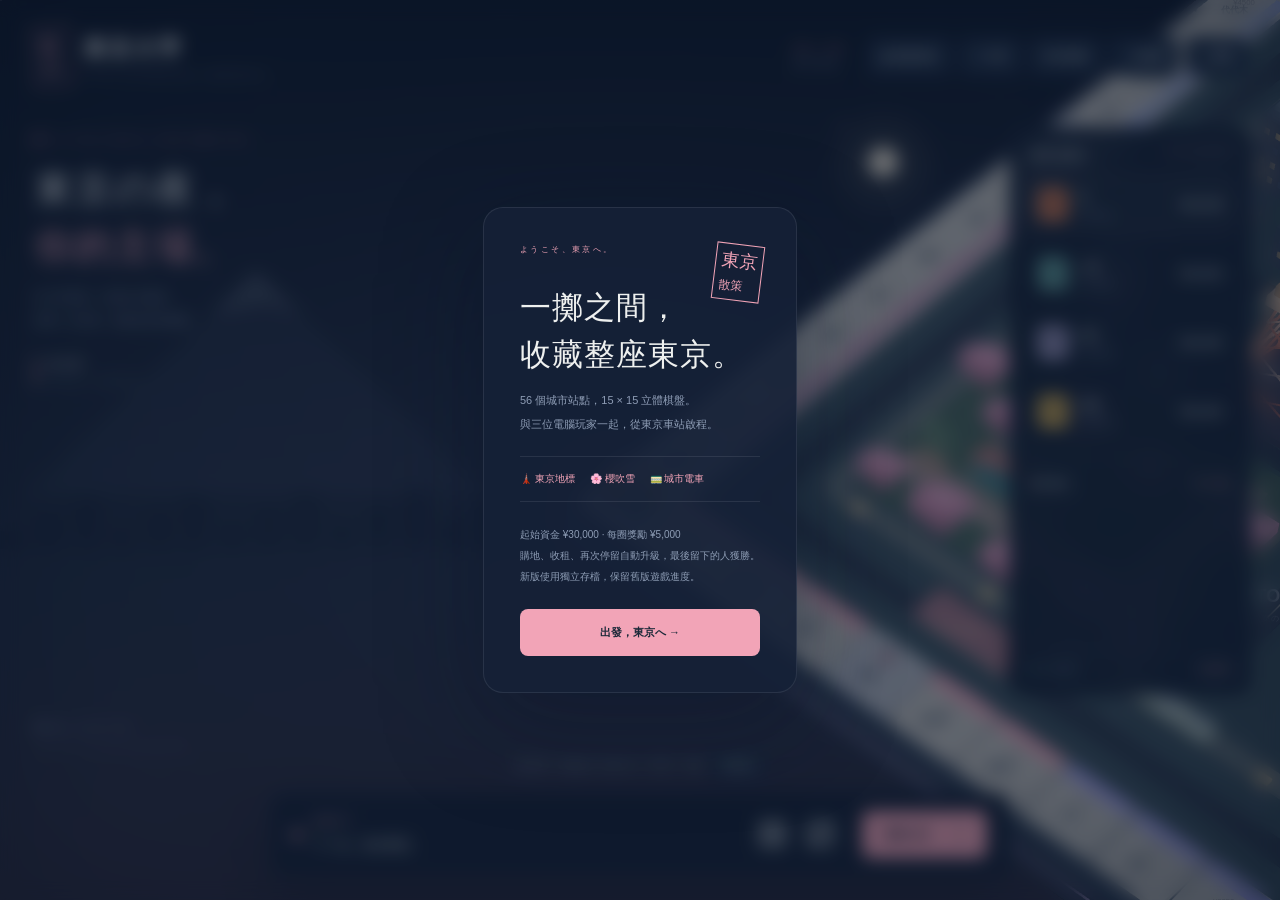
==== index.html @ 59d01a79 "first commit" ====
<!doctype html>
<html lang="zh-Hant"><head><meta charset="utf-8"><meta name="viewport" content="width=device-width,initial-scale=1"><meta name="theme-color" content="#121b30"><title>東京大亨 Tokyo Afterglow · 3D 大富翁</title><link rel="stylesheet" href="style.css"></head><body data-night="true">
<canvas id="scene" aria-label="東京主題立體棋盤，拖曳旋轉，滾輪縮放"></canvas><div class="vignette"></div>
<header><div class="brand"><span class="logo">東<span>京</span></span><div>東京大亨<small>TOKYO AFTERGLOW / MONOPOLY</small></div></div><nav><span class="edition">15 × 15 <b>城市漫遊</b></span><button id="view">◉ 跟隨視角</button><button id="night">☀ 日景</button><button id="effects" aria-pressed="true">✿ 特效開</button><button id="sound" aria-pressed="false">♪ 音效關</button><button id="reset">↻ 重開</button></nav></header>
<section class="intro"><div class="eyebrow"><i></i> A LITTLE TOKYO. A BIG AMBITION.</div><h1>東京の夜，<br><em>你的主場。</em></h1><p>從下町風景，到霓虹天際線。<br>讓每一次停留，都成為你的版圖。</p><div class="city-tag">東京都 <span>35°40′ N · 139°45′ E</span></div></section>
<aside><div class="section-label">城市合夥人 <span>LIVE SESSION</span></div><div id="players"></div><div class="log-title"><span>東京快訊</span><span id="round">第 1 回合</span></div><div id="log" aria-live="polite"></div><div class="legend"><i></i> 56 站環線 <span>✿ 櫻花季</span></div></aside>
<div class="scene-caption"><span>東京ジオラマ</span><small>THE CITY IS YOUR PLAYGROUND</small></div><div class="hint">拖曳環繞 · 滾輪縮放 · 點選土地 <kbd>SPACE</kbd> 擲骰 <button id="home">重置鏡頭</button></div><div id="inspect" hidden></div>
<footer><div class="turn"><span class="dot"></span><div><small id="turnLabel">輪到你了</small><strong id="status">下一站，東京夢想。</strong></div></div><div class="dice" id="dice">⚄ ⚂</div><button class="primary" id="roll">擲骰出發 <span>↗</span></button><div id="decision" hidden><button class="primary" id="buy">購入土地</button><button id="skip">略過</button></div></footer>
<div id="diceStage" hidden aria-live="polite"><div class="dice-heading">運命を転がそう <small>ROLL YOUR NEXT CHAPTER</small></div><div class="dice-tray"><div class="dice-shadow"></div><div class="cube" id="cube0"></div><div class="cube" id="cube1"></div></div><div id="diceResult">命運，正在轉動。</div></div>
<section id="eventCard" hidden aria-live="polite" aria-atomic="true"><div class="event-top"><span id="eventKicker"></span><span id="eventActor"></span></div><div class="event-body"><div id="eventIcon"></div><div><h3 id="eventTitle"></h3><p id="eventSubtitle"></p></div></div><div class="event-bottom"><span>東京物語 / CITY STORIES</span><strong id="eventAmount"></strong></div><div class="event-timer"></div></section><div class="modal" id="welcome"><div class="welcome-card"><span class="eyebrow">ようこそ、東京へ。</span><div class="welcome-stamp">東京<br><span>散策</span></div><h2>一擲之間，<br>收藏整座東京。</h2><p>56 個城市站點，15 × 15 立體棋盤。<br>與三位電腦玩家一起，從東京車站啟程。</p><div class="welcome-features"><span>🗼 東京地標</span><span>🌸 櫻吹雪</span><span>🚃 城市電車</span></div><p class="muted">起始資金 ¥30,000 · 每圈獎勵 ¥5,000<br>購地、收租、再次停留自動升級，最後留下的人獲勝。<br>新版使用獨立存檔，保留舊版遊戲進度。</p><button class="primary" id="start">出發，東京へ →</button></div></div>
<script src="game.js"></script><script src="renderer.js"></script><script src="events.js"></script><script src="details.js"></script><script src="scene.js"></script></body></html>
---- style.css ----
:root{--bg:#131d30;--panel:#152238e8;--text:#eef0ef;--muted:#8e9db5;--line:#ffffff16;--accent:#f2a4b7;--green:#75d9c3;--button:#1b2a43}*{box-sizing:border-box}body{margin:0;background:var(--bg);color:var(--text);font-family:"Segoe UI","Microsoft JhengHei",sans-serif;overflow:hidden}body[data-night=false]{--bg:#e9e9e6;--panel:#fffaf2ed;--text:#303f51;--muted:#7a8491;--line:#2a3b501c;--button:#f9f4ec;--accent:#b54e70;--green:#37897d}canvas{width:100vw;height:100dvh;display:block;cursor:grab;touch-action:none}canvas:active{cursor:grabbing}.vignette{position:absolute;inset:0;pointer-events:none;box-shadow:inset 0 0 180px #07101e60}header{position:absolute;top:26px;left:32px;right:32px;display:flex;justify-content:space-between;align-items:center;gap:20px}.brand{display:flex;gap:13px;font-size:22px;font-weight:700;letter-spacing:3px;align-items:center}.logo{border:1px solid var(--accent);color:var(--accent);font:20px Georgia;line-height:1.1;padding:7px;border-radius:3px;transform:rotate(-5deg)}.logo span{display:block}small{display:block}.brand small{font-size:8px;letter-spacing:2px;margin-top:6px;color:var(--muted);font-weight:400}nav{display:flex;gap:7px;align-items:center}.edition{font-size:11px;letter-spacing:2px;color:var(--accent);margin-right:16px}.edition b{display:block;font-size:9px;font-weight:400;letter-spacing:3px;margin-top:4px;color:var(--muted)}button{border:1px solid var(--line);background:var(--button);border-radius:8px;padding:11px 13px;color:var(--text);cursor:pointer;font:inherit;font-size:11px;transition:background .2s,transform .2s}button:hover{background:var(--accent);color:#172236;transform:translateY(-1px)}button:disabled{opacity:.45;cursor:wait;transform:none}button:focus-visible{outline:2px solid var(--accent);outline-offset:4px}.intro{position:absolute;left:35px;top:135px;pointer-events:none}.eyebrow{font-size:8px;letter-spacing:2.4px;color:var(--accent);display:flex;align-items:center;gap:8px}.eyebrow i{width:5px;height:5px;border-radius:50%;background:var(--accent);box-shadow:0 0 12px var(--accent)}h1{font-size:38px;line-height:1.5;letter-spacing:2px;margin:17px 0 10px;font-weight:500}h1 em{font-style:normal;color:var(--accent)}p{font-size:11px;line-height:2.1;color:var(--muted)}.city-tag{font-size:10px;letter-spacing:2px;margin-top:25px;border-left:2px solid var(--accent);padding-left:11px}.city-tag span{display:block;letter-spacing:1px;font-size:8px;color:var(--muted);margin-top:6px}aside{position:absolute;right:28px;top:126px;width:243px;padding:20px;background:var(--panel);border:1px solid var(--line);border-radius:16px;backdrop-filter:blur(16px);box-shadow:0 15px 40px #00000012}.section-label{font-size:12px;display:flex;justify-content:space-between}.section-label span{font-size:7px;letter-spacing:1.5px;color:var(--accent)}.player{display:flex;align-items:center;gap:10px;margin-top:12px;padding:10px 7px;border-radius:8px;border:1px solid transparent}.player.active{background:#99b7b00b;border-color:#f2a4b750}.avatar{width:30px;height:33px;border-radius:6px;display:grid;place-items:center;color:#142137;font-size:12px;font-weight:700}.player strong{font-size:11px;font-weight:500}.player small{font-size:9px;margin-top:4px;color:var(--muted)}.money{margin-left:auto;font-size:12px;font-variant-numeric:tabular-nums}.log-title{display:flex;justify-content:space-between;border-top:1px solid var(--line);margin-top:19px;padding-top:17px;font-size:10px}.log-title>span:last-child{color:var(--accent);font-size:9px}#log{font-size:10px;color:var(--muted);line-height:1.8;margin-top:13px;height:133px;overflow:auto;scrollbar-width:thin}#log div{margin-bottom:8px}.legend{font-size:8px;color:var(--muted);display:flex;gap:6px;align-items:center;border-top:1px solid var(--line);padding-top:13px;margin-top:13px}.legend i{width:5px;height:5px;border-radius:50%;background:var(--green)}.legend span{margin-left:auto;color:var(--accent)}.scene-caption{position:absolute;left:34px;bottom:150px;pointer-events:none;font-size:12px;letter-spacing:5px;color:var(--muted)}.scene-caption small{font-size:7px;letter-spacing:1.5px;margin-top:7px;opacity:.6}.hint{position:absolute;bottom:121px;left:50%;transform:translateX(-50%);font-size:9px;color:var(--muted);white-space:nowrap;display:flex;gap:8px;align-items:center}.hint button{padding:5px 8px;font-size:9px}kbd{border:1px solid var(--line);border-radius:4px;padding:3px;font-size:8px}footer{position:absolute;bottom:24px;left:50%;transform:translateX(-50%);width:min(740px,95vw);background:var(--panel);border:1px solid var(--line);border-radius:14px;padding:17px 22px;display:flex;align-items:center;gap:22px;box-shadow:0 15px 50px #020a1a40;backdrop-filter:blur(20px)}.turn{display:flex;align-items:center;gap:13px;flex:1}.dot{width:8px;height:8px;background:var(--accent);border-radius:50%;box-shadow:0 0 15px #f2a4b777}.turn small{font-size:9px;color:var(--accent);margin-bottom:7px;letter-spacing:1px}.turn strong{font-size:12px;font-weight:500}.dice{font-size:33px;white-space:nowrap;color:var(--text);letter-spacing:5px}.primary{background:var(--accent);color:#1c2939;border:0;padding:16px 23px;font-weight:700}.primary span{margin-left:23px}#decision{display:flex;gap:7px}[hidden]{display:none!important}.modal{position:fixed;inset:0;background:#08132588;backdrop-filter:blur(9px);display:grid;place-items:center;z-index:10}.welcome-card{position:relative;background:var(--panel);border:1px solid var(--line);border-radius:20px;padding:36px;max-width:430px;margin:20px;box-shadow:0 30px 100px #040f2560;overflow:auto;max-height:94dvh}.welcome-stamp{position:absolute;right:34px;top:36px;border:1px solid var(--accent);color:var(--accent);padding:5px;font-size:18px;line-height:1.25;transform:rotate(7deg)}.welcome-stamp span{font-size:12px}h2{font-size:31px;line-height:1.5;letter-spacing:1px;font-weight:500;margin:30px 0 10px}.muted{font-size:10px;margin:22px 0}.welcome-features{display:flex;gap:15px;font-size:10px;color:var(--accent);border-block:1px solid var(--line);padding:15px 0;margin-top:20px}.modal button{width:100%}#inspect{position:absolute;bottom:151px;left:32px;background:var(--panel);border:1px solid var(--line);border-radius:12px;padding:18px;font-size:12px;line-height:2;max-width:260px;backdrop-filter:blur(12px)}#inspect strong{color:var(--accent)}#inspect small{font-size:9px;color:var(--muted)}
#diceStage{position:fixed;inset:0;z-index:8;background:radial-gradient(ellipse,#152237c9,#0c15255c 65%,transparent);backdrop-filter:blur(3px);display:flex;align-items:center;justify-content:center;flex-direction:column;pointer-events:none}.dice-heading{font-size:14px;letter-spacing:6px;color:#f6ced7;text-align:center}.dice-heading small{font-size:8px;letter-spacing:3px;margin-top:10px;color:#acb7c8}.dice-tray{position:relative;width:380px;height:240px;perspective:800px;display:flex;align-items:center;justify-content:center;gap:74px}.cube{width:72px;height:72px;position:relative;transform-style:preserve-3d;transform:rotateX(-18deg) rotateY(-24deg)}.face{position:absolute;width:72px;height:72px;background:linear-gradient(135deg,#fffdf2,#e2d9c9);border:1px solid #b8aeb2;border-radius:12px;backface-visibility:hidden;display:grid;grid-template-columns:repeat(3,1fr);grid-template-rows:repeat(3,1fr);padding:10px;gap:3px;box-shadow:inset 0 0 12px #c5b8a047}.face:nth-child(1){transform:translateZ(36px)}.face:nth-child(2){transform:rotateY(90deg) translateZ(36px)}.face:nth-child(3){transform:rotateX(90deg) translateZ(36px)}.face:nth-child(4){transform:rotateX(-90deg) translateZ(36px)}.face:nth-child(5){transform:rotateY(-90deg) translateZ(36px)}.face:nth-child(6){transform:rotateY(180deg) translateZ(36px)}.pip{width:11px;height:11px;background:#25334c;border-radius:50%;align-self:center;justify-self:center;box-shadow:inset 0 1px 2px #0006}.face:first-child .pip{background:#bc4966;width:15px;height:15px}.dice-shadow{position:absolute;left:65px;right:65px;height:40px;bottom:34px;background:#020a1f80;filter:blur(13px);border-radius:50%}#diceResult{font-size:21px;color:#f5d3dc;letter-spacing:3px;min-height:32px}.cube.rolling{animation:tumble .55s linear infinite}.cube.rolling:nth-last-child(1){animation-direction:reverse;animation-duration:.63s}@keyframes tumble{0%{transform:translateY(-10px) rotateX(0) rotateY(0) rotateZ(-14deg)}50%{transform:translateY(-45px) rotateX(180deg) rotateY(190deg) rotateZ(15deg)}100%{transform:translateY(-10px) rotateX(360deg) rotateY(360deg) rotateZ(-14deg)}}
@media(min-width:1600px){aside{right:40px;width:270px}.intro{top:160px}h1{font-size:46px}}@media(max-width:1050px){.intro{top:115px}.intro h1{font-size:27px}.intro p,.city-tag,.edition{display:none}aside{width:205px;right:17px;top:104px;padding:14px}.player{padding:7px 3px;gap:7px}.money{font-size:11px}header{left:18px;right:18px;top:20px}.brand{font-size:18px}.brand small{font-size:6px}nav{gap:4px}nav button{padding:9px;font-size:10px}.scene-caption{display:none}}@media(max-width:750px){.intro{display:none}aside{top:95px;width:174px;padding:11px}.player small{display:none}.avatar{width:24px;height:24px}.player{margin-top:7px}.section-label span,.legend,.log-title,#log{display:none}.brand{font-size:16px;letter-spacing:1px}.brand small{letter-spacing:.8px}.logo{font-size:16px}header{align-items:flex-start}nav{max-width:210px;justify-content:flex-end;flex-wrap:wrap}nav button{font-size:9px;padding:7px}footer{gap:10px;padding:13px;bottom:15px}.primary{padding:14px;font-size:11px}.primary span{margin-left:6px}.turn strong{font-size:10px}.dice{font-size:23px;letter-spacing:1px}.hint{bottom:104px;font-size:8px}.hint kbd{display:none}#inspect{bottom:133px;left:12px}.dice-tray{width:310px;gap:60px}.welcome-card{padding:28px}}
@media(prefers-reduced-motion:reduce){button{transition:none}.cube.rolling{animation-duration:1.8s}}

#eventCard{--event:#ffd38b;position:absolute;z-index:6;left:50%;top:100px;transform:translateX(-50%);width:min(430px,calc(100vw - 28px));color:var(--text);border:1px solid color-mix(in srgb,var(--event) 55%,transparent);background:var(--panel);box-shadow:0 18px 70px #06102066,0 0 40px color-mix(in srgb,var(--event) 12%,transparent);border-radius:16px;overflow:hidden;backdrop-filter:blur(20px);pointer-events:none}#eventCard[data-kind=rent]{--event:#ff9e9b}#eventCard[data-kind=chance]{--event:#80e2d9}#eventCard[data-kind=fate]{--event:#c1a5ff}.event-top{display:flex;justify-content:space-between;gap:10px;padding:15px 19px 0;font-size:8px;letter-spacing:1.4px;color:var(--event)}#eventActor{border:1px solid var(--line);border-radius:4px;padding:2px 6px;white-space:nowrap}.event-body{padding:17px 19px;display:flex;gap:16px;align-items:center}#eventIcon{flex-shrink:0;width:51px;height:57px;display:grid;place-items:center;color:var(--event);border:1px solid var(--event);border-radius:8px;font-size:27px;font-family:serif;transform:rotate(-6deg);background:color-mix(in srgb,var(--event) 8%,transparent)}#eventCard[data-kind=purchase] #eventIcon{border:3px double var(--event);border-radius:3px}#eventCard[data-kind=fate] #eventIcon{border-radius:30px 30px 5px 5px}#eventTitle{margin:0;font-size:16px;font-weight:500;line-height:1.5}#eventSubtitle{font-size:10px;margin:6px 0 0;line-height:1.8}.event-bottom{padding:12px 19px;display:flex;justify-content:space-between;align-items:center;border-top:1px solid var(--line)}.event-bottom>span{font-size:7px;color:var(--muted);letter-spacing:1.4px}#eventAmount{color:var(--event);font-size:23px;font-weight:500;font-variant-numeric:tabular-nums}.event-timer{height:2px;background:var(--event);transform-origin:left}#eventCard.reveal{animation:eventReveal .45s cubic-bezier(.17,.85,.24,1)}#eventCard.reveal #eventIcon{animation:eventStamp .6s cubic-bezier(.17,.85,.24,1)}#eventCard[data-kind=chance].reveal{animation:chanceReveal .6s ease-out}#eventCard[data-kind=fate].reveal{animation:fateReveal .75s ease-out}#eventCard.reveal .event-timer{animation:eventTimer 2.8s linear forwards}#eventCard[data-kind=purchase] .event-timer,#eventCard[data-kind=upgrade] .event-timer{animation-duration:1.8s}#eventCard[data-kind=rent] .event-timer{animation-duration:2.3s}#eventCard.still,#eventCard.still *{animation:none!important}@keyframes eventReveal{from{opacity:0;transform:translate(-50%,-15px) scale(.93)}to{opacity:1;transform:translate(-50%,0) scale(1)}}@keyframes eventStamp{from{opacity:0;transform:rotate(-22deg) scale(1.8)}to{opacity:1;transform:rotate(-6deg) scale(1)}}@keyframes chanceReveal{from{opacity:0;transform:translate(-50%,-20px) perspective(600px) rotateY(80deg)}to{opacity:1;transform:translate(-50%,0) perspective(600px) rotateY(0)}}@keyframes fateReveal{from{opacity:0;transform:translate(-50%,30px) scale(.82);filter:blur(6px)}to{opacity:1;transform:translate(-50%,0) scale(1);filter:blur(0)}}@keyframes eventTimer{to{transform:scaleX(0)}}@media(max-width:1050px){#eventCard{width:340px;top:100px;left:36%}}@media(max-width:750px){#eventCard{left:50%;top:auto;bottom:128px;width:calc(100vw - 28px)}.event-body{padding:12px 16px}#eventTitle{font-size:14px}#eventSubtitle{font-size:9px}#eventIcon{width:43px;height:48px}.event-bottom{padding:8px 16px}}@media(prefers-reduced-motion:reduce){#eventCard,#eventCard *{animation:none!important}}
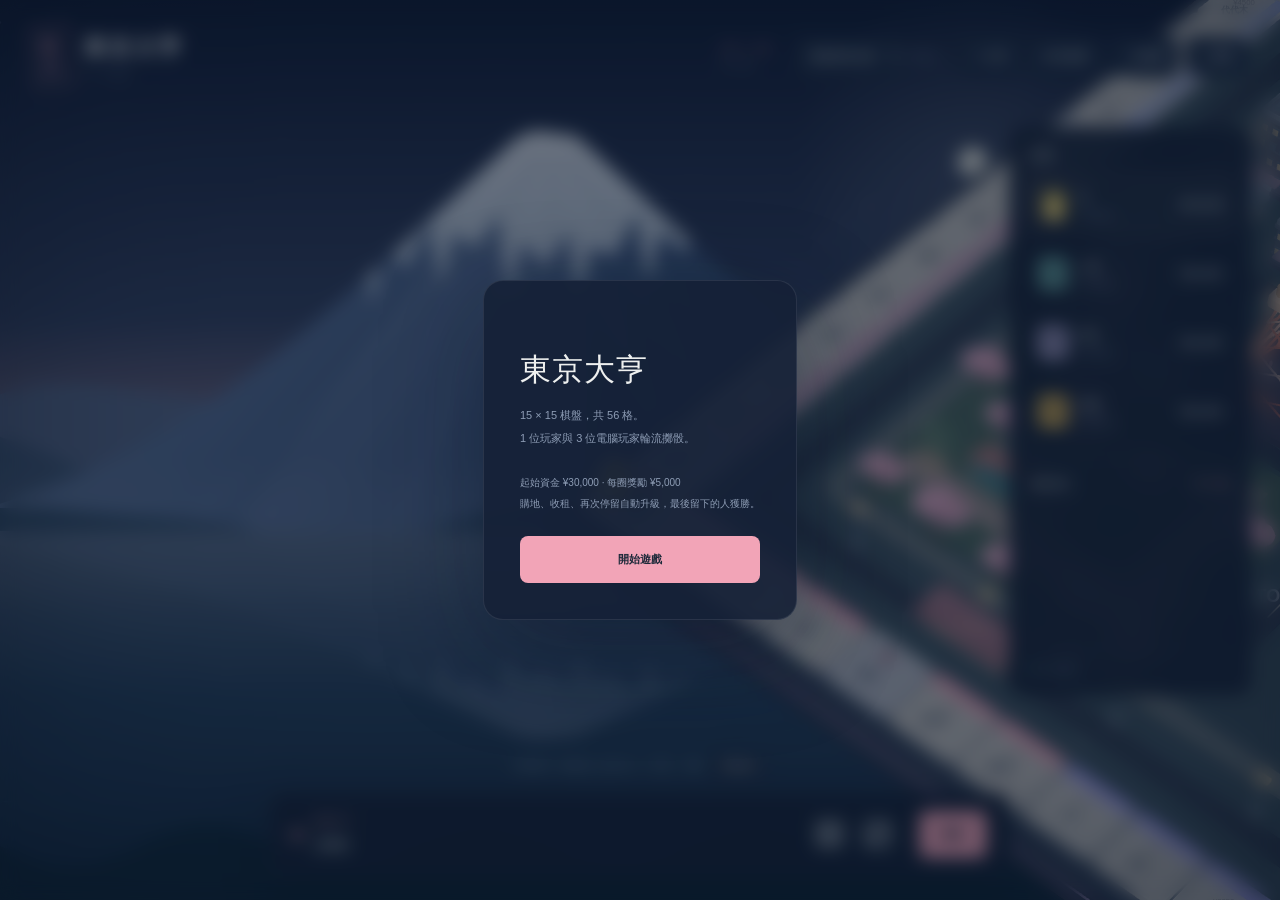
==== commit e9a0cf6e: "update" ====
--- a/index.html
+++ b/index.html
@@ -1,11 +1,10 @@
 <!doctype html>
 <html lang="zh-Hant"><head><meta charset="utf-8"><meta name="viewport" content="width=device-width,initial-scale=1"><meta name="theme-color" content="#121b30"><title>東京大亨 Tokyo Afterglow · 3D 大富翁</title><link rel="stylesheet" href="style.css"></head><body data-night="true">
 <canvas id="scene" aria-label="東京主題立體棋盤，拖曳旋轉，滾輪縮放"></canvas><div class="vignette"></div>
-<header><div class="brand"><span class="logo">東<span>京</span></span><div>東京大亨<small>TOKYO AFTERGLOW / MONOPOLY</small></div></div><nav><span class="edition">15 × 15 <b>城市漫遊</b></span><button id="view">◉ 跟隨視角</button><button id="night">☀ 日景</button><button id="effects" aria-pressed="true">✿ 特效開</button><button id="sound" aria-pressed="false">♪ 音效關</button><button id="reset">↻ 重開</button></nav></header>
-<section class="intro"><div class="eyebrow"><i></i> A LITTLE TOKYO. A BIG AMBITION.</div><h1>東京の夜，<br><em>你的主場。</em></h1><p>從下町風景，到霓虹天際線。<br>讓每一次停留，都成為你的版圖。</p><div class="city-tag">東京都 <span>35°40′ N · 139°45′ E</span></div></section>
-<aside><div class="section-label">城市合夥人 <span>LIVE SESSION</span></div><div id="players"></div><div class="log-title"><span>東京快訊</span><span id="round">第 1 回合</span></div><div id="log" aria-live="polite"></div><div class="legend"><i></i> 56 站環線 <span>✿ 櫻花季</span></div></aside>
-<div class="scene-caption"><span>東京ジオラマ</span><small>THE CITY IS YOUR PLAYGROUND</small></div><div class="hint">拖曳環繞 · 滾輪縮放 · 點選土地 <kbd>SPACE</kbd> 擲骰 <button id="home">重置鏡頭</button></div><div id="inspect" hidden></div>
-<footer><div class="turn"><span class="dot"></span><div><small id="turnLabel">輪到你了</small><strong id="status">下一站，東京夢想。</strong></div></div><div class="dice" id="dice">⚄ ⚂</div><button class="primary" id="roll">擲骰出發 <span>↗</span></button><div id="decision" hidden><button class="primary" id="buy">購入土地</button><button id="skip">略過</button></div></footer>
-<div id="diceStage" hidden aria-live="polite"><div class="dice-heading">運命を転がそう <small>ROLL YOUR NEXT CHAPTER</small></div><div class="dice-tray"><div class="dice-shadow"></div><div class="cube" id="cube0"></div><div class="cube" id="cube1"></div></div><div id="diceResult">命運，正在轉動。</div></div>
-<section id="eventCard" hidden aria-live="polite" aria-atomic="true"><div class="event-top"><span id="eventKicker"></span><span id="eventActor"></span></div><div class="event-body"><div id="eventIcon"></div><div><h3 id="eventTitle"></h3><p id="eventSubtitle"></p></div></div><div class="event-bottom"><span>東京物語 / CITY STORIES</span><strong id="eventAmount"></strong></div><div class="event-timer"></div></section><div class="modal" id="welcome"><div class="welcome-card"><span class="eyebrow">ようこそ、東京へ。</span><div class="welcome-stamp">東京<br><span>散策</span></div><h2>一擲之間，<br>收藏整座東京。</h2><p>56 個城市站點，15 × 15 立體棋盤。<br>與三位電腦玩家一起，從東京車站啟程。</p><div class="welcome-features"><span>🗼 東京地標</span><span>🌸 櫻吹雪</span><span>🚃 城市電車</span></div><p class="muted">起始資金 ¥30,000 · 每圈獎勵 ¥5,000<br>購地、收租、再次停留自動升級，最後留下的人獲勝。<br>新版使用獨立存檔，保留舊版遊戲進度。</p><button class="primary" id="start">出發，東京へ →</button></div></div>
-<script src="game.js"></script><script src="renderer.js"></script><script src="events.js"></script><script src="details.js"></script><script src="scene.js"></script></body></html>
+<header><div class="brand"><span class="logo">東<span>京</span></span><div>東京大亨<small>3D 大富翁</small></div></div><nav><span class="edition">15 × 15 <b>56 格</b></span><select id="view" aria-label="鏡頭視角"><option value="turn">跟隨當前玩家</option><option value="player">固定主玩家</option><option value="overview">全景</option></select><span id="fps" class="fps" aria-label="每秒顯示幀數">FPS —</span><button id="night">☀ 日景</button><button id="effects" aria-pressed="true">✿ 特效開</button><button id="sound" aria-pressed="false">♪ 音效關</button><button id="reset">↻ 重開</button></nav></header>
+<aside><div class="section-label">玩家</div><div id="players"></div><div class="log-title"><span>遊戲記錄</span><span id="round">第 1 回合</span></div><div id="log" aria-live="polite"></div><div class="legend"><i></i> 56 站環線</div></aside>
+<div id="zoomControls" role="group" aria-label="棋盤縮放"><button id="zoomIn" aria-label="放大棋盤">＋</button><button id="zoomOut" aria-label="縮小棋盤">−</button></div><div class="hint"><span class="desktopHint">拖曳環繞 · 滾輪縮放 · 點選土地</span><span class="mobileHint">單指旋轉 · 雙指縮放 · 點選土地</span> <kbd>SPACE</kbd> 擲骰 <button id="home">重置鏡頭</button></div><div id="inspect" hidden></div>
+<footer><div class="turn"><span class="dot"></span><div><small id="turnLabel">輪到你了</small><strong id="status">請擲骰</strong></div></div><div class="dice" id="dice">⚄ ⚂</div><button class="primary" id="roll">擲骰</button><div id="decision" hidden><button class="primary" id="buy">購入土地</button><button id="skip">略過</button></div></footer>
+<div id="diceStage" hidden aria-live="polite"><div class="dice-tray"><div class="dice-shadow"></div><div class="cube" id="cube0"></div><div class="cube" id="cube1"></div></div><div id="diceResult"></div></div>
+<section id="eventCard" hidden aria-live="polite" aria-atomic="true"><div class="event-top"><span id="eventKicker"></span><span id="eventActor"></span></div><div class="event-body"><div id="eventIcon"></div><div><h3 id="eventTitle"></h3><p id="eventSubtitle"></p></div></div><div class="event-bottom"><span>金額變動</span><strong id="eventAmount"></strong></div><div class="event-timer"></div></section><div class="modal" id="welcome"><div class="welcome-card"><h2>東京大亨</h2><p>15 × 15 棋盤，共 56 格。<br>1 位玩家與 3 位電腦玩家輪流擲骰。</p><p class="muted">起始資金 ¥30,000 · 每圈獎勵 ¥5,000<br>購地、收租、再次停留自動升級，最後留下的人獲勝。</p><button class="primary" id="start">開始遊戲</button></div></div>
+<script src="game.js"></script><script src="world-renderer.js"></script><script src="renderer.js"></script><script src="events.js"></script><script src="details.js"></script><script src="models.js"></script><script src="scene.js"></script></body></html>
--- a/style.css
+++ b/style.css
@@ -5,3 +5,7 @@
 @media(prefers-reduced-motion:reduce){button{transition:none}.cube.rolling{animation-duration:1.8s}}
 
 #eventCard{--event:#ffd38b;position:absolute;z-index:6;left:50%;top:100px;transform:translateX(-50%);width:min(430px,calc(100vw - 28px));color:var(--text);border:1px solid color-mix(in srgb,var(--event) 55%,transparent);background:var(--panel);box-shadow:0 18px 70px #06102066,0 0 40px color-mix(in srgb,var(--event) 12%,transparent);border-radius:16px;overflow:hidden;backdrop-filter:blur(20px);pointer-events:none}#eventCard[data-kind=rent]{--event:#ff9e9b}#eventCard[data-kind=chance]{--event:#80e2d9}#eventCard[data-kind=fate]{--event:#c1a5ff}.event-top{display:flex;justify-content:space-between;gap:10px;padding:15px 19px 0;font-size:8px;letter-spacing:1.4px;color:var(--event)}#eventActor{border:1px solid var(--line);border-radius:4px;padding:2px 6px;white-space:nowrap}.event-body{padding:17px 19px;display:flex;gap:16px;align-items:center}#eventIcon{flex-shrink:0;width:51px;height:57px;display:grid;place-items:center;color:var(--event);border:1px solid var(--event);border-radius:8px;font-size:27px;font-family:serif;transform:rotate(-6deg);background:color-mix(in srgb,var(--event) 8%,transparent)}#eventCard[data-kind=purchase] #eventIcon{border:3px double var(--event);border-radius:3px}#eventCard[data-kind=fate] #eventIcon{border-radius:30px 30px 5px 5px}#eventTitle{margin:0;font-size:16px;font-weight:500;line-height:1.5}#eventSubtitle{font-size:10px;margin:6px 0 0;line-height:1.8}.event-bottom{padding:12px 19px;display:flex;justify-content:space-between;align-items:center;border-top:1px solid var(--line)}.event-bottom>span{font-size:7px;color:var(--muted);letter-spacing:1.4px}#eventAmount{color:var(--event);font-size:23px;font-weight:500;font-variant-numeric:tabular-nums}.event-timer{height:2px;background:var(--event);transform-origin:left}#eventCard.reveal{animation:eventReveal .45s cubic-bezier(.17,.85,.24,1)}#eventCard.reveal #eventIcon{animation:eventStamp .6s cubic-bezier(.17,.85,.24,1)}#eventCard[data-kind=chance].reveal{animation:chanceReveal .6s ease-out}#eventCard[data-kind=fate].reveal{animation:fateReveal .75s ease-out}#eventCard.reveal .event-timer{animation:eventTimer 2.8s linear forwards}#eventCard[data-kind=purchase] .event-timer,#eventCard[data-kind=upgrade] .event-timer{animation-duration:1.8s}#eventCard[data-kind=rent] .event-timer{animation-duration:2.3s}#eventCard.still,#eventCard.still *{animation:none!important}@keyframes eventReveal{from{opacity:0;transform:translate(-50%,-15px) scale(.93)}to{opacity:1;transform:translate(-50%,0) scale(1)}}@keyframes eventStamp{from{opacity:0;transform:rotate(-22deg) scale(1.8)}to{opacity:1;transform:rotate(-6deg) scale(1)}}@keyframes chanceReveal{from{opacity:0;transform:translate(-50%,-20px) perspective(600px) rotateY(80deg)}to{opacity:1;transform:translate(-50%,0) perspective(600px) rotateY(0)}}@keyframes fateReveal{from{opacity:0;transform:translate(-50%,30px) scale(.82);filter:blur(6px)}to{opacity:1;transform:translate(-50%,0) scale(1);filter:blur(0)}}@keyframes eventTimer{to{transform:scaleX(0)}}@media(max-width:1050px){#eventCard{width:340px;top:100px;left:36%}}@media(max-width:750px){#eventCard{left:50%;top:auto;bottom:128px;width:calc(100vw - 28px)}.event-body{padding:12px 16px}#eventTitle{font-size:14px}#eventSubtitle{font-size:9px}#eventIcon{width:43px;height:48px}.event-bottom{padding:8px 16px}}@media(prefers-reduced-motion:reduce){#eventCard,#eventCard *{animation:none!important}}
+
+.avatar:has(svg){background:#7f652822!important;border:1px solid #e8b93377}.avatar svg{width:30px;height:33px;display:block}@media(max-width:750px){.avatar svg{width:22px;height:24px}}
+nav select{appearance:auto;background:var(--button);border:1px solid var(--line);border-radius:8px;color:var(--text);font:inherit;font-size:11px;padding:10px;cursor:pointer;max-width:150px}nav select:focus-visible{outline:2px solid var(--accent);outline-offset:3px}.fps{font-size:10px;color:var(--muted);font-variant-numeric:tabular-nums;white-space:nowrap;min-width:42px}@media(max-width:1050px){nav select{font-size:10px;padding:8px;max-width:140px}}@media(max-width:750px){nav select{font-size:9px;padding:6px;max-width:125px}.fps{font-size:8px;min-width:35px}}
+.mobileHint{display:none}#zoomControls{display:none;position:absolute;right:14px;bottom:143px;z-index:3;flex-direction:column;gap:7px}#zoomControls button{width:44px;height:44px;padding:0;font-size:23px;background:var(--panel);border:1px solid var(--line);box-shadow:0 5px 18px #0002;touch-action:manipulation}@media(pointer:coarse),(max-width:750px){#zoomControls{display:flex}.desktopHint{display:none}.mobileHint{display:inline}.hint{gap:5px;max-width:calc(100vw - 20px)}.hint kbd{display:none}}
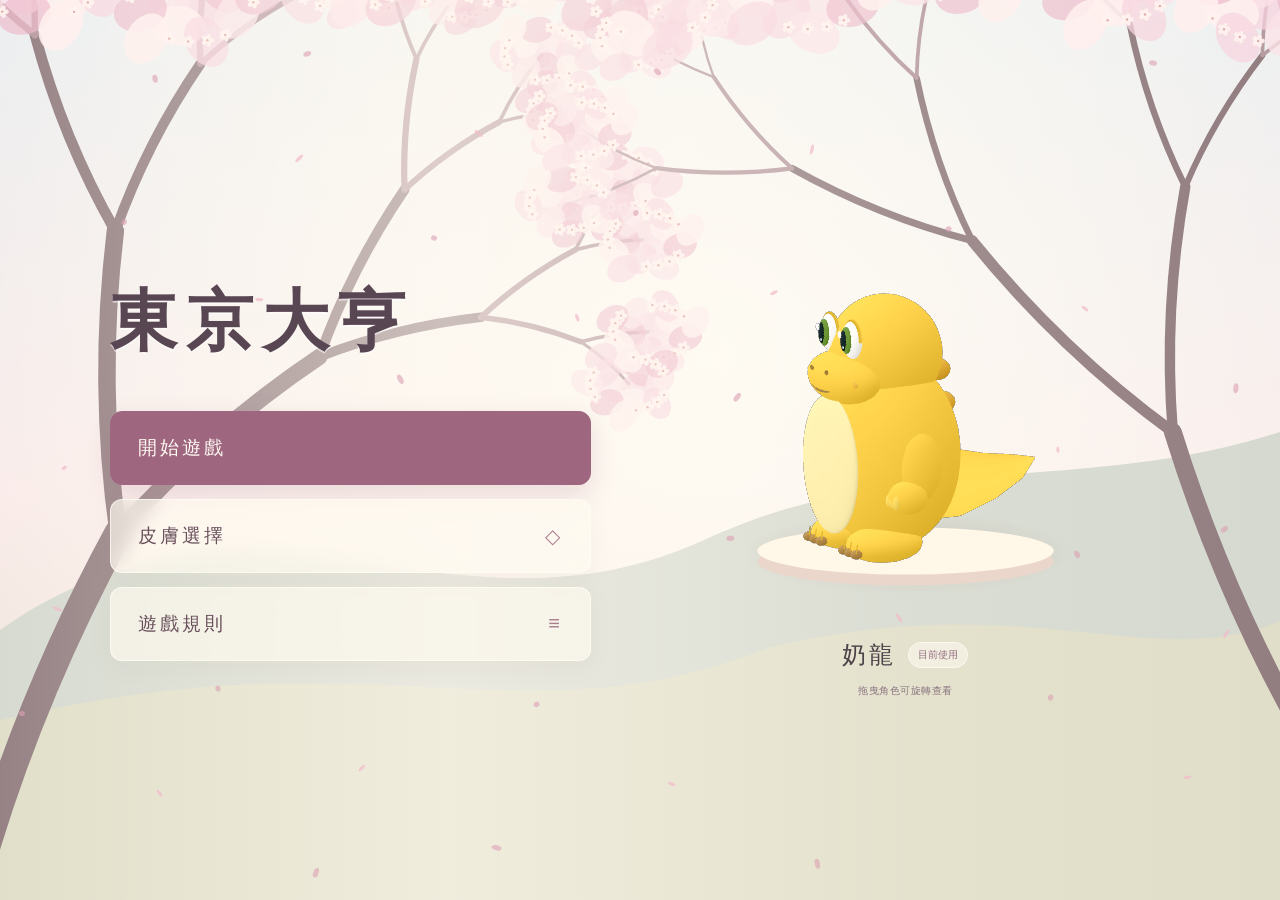
==== commit 7c0cc280: "update" ====
--- a/index.html
+++ b/index.html
@@ -1,10 +1,18 @@
 <!doctype html>
-<html lang="zh-Hant"><head><meta charset="utf-8"><meta name="viewport" content="width=device-width,initial-scale=1"><meta name="theme-color" content="#121b30"><title>東京大亨 Tokyo Afterglow · 3D 大富翁</title><link rel="stylesheet" href="style.css"></head><body data-night="true">
+<html lang="zh-Hant"><head><meta charset="utf-8"><meta name="viewport" content="width=device-width,initial-scale=1"><meta name="theme-color" content="#121b30"><title>東京大亨 Tokyo Afterglow · 3D 大富翁</title><link rel="stylesheet" href="style.css"></head><body data-night="true" data-screen="menu">
 <canvas id="scene" aria-label="東京主題立體棋盤，拖曳旋轉，滾輪縮放"></canvas><div class="vignette"></div>
-<header><div class="brand"><span class="logo">東<span>京</span></span><div>東京大亨<small>3D 大富翁</small></div></div><nav><span class="edition">15 × 15 <b>56 格</b></span><select id="view" aria-label="鏡頭視角"><option value="turn">跟隨當前玩家</option><option value="player">固定主玩家</option><option value="overview">全景</option></select><span id="fps" class="fps" aria-label="每秒顯示幀數">FPS —</span><button id="night">☀ 日景</button><button id="effects" aria-pressed="true">✿ 特效開</button><button id="sound" aria-pressed="false">♪ 音效關</button><button id="reset">↻ 重開</button></nav></header>
+<header><div class="brand"><span class="logo">東<span>京</span></span><div>東京大亨<small>3D 大富翁</small></div></div><nav><span class="edition">15 × 15 <b>56 格</b></span><select id="view" aria-label="鏡頭視角"><option value="turn">跟隨當前玩家</option><option value="player">固定主玩家</option><option value="overview">全景</option></select><span id="fps" class="fps" aria-label="每秒顯示幀數">FPS —</span><button id="night">☀ 日景</button><button id="effects" aria-pressed="true">✿ 特效開</button><button id="sound" aria-pressed="false">♪ 音效關</button><button id="mainMenu">主選單</button><button id="reset">↻ 重開</button></nav></header>
 <aside><div class="section-label">玩家</div><div id="players"></div><div class="log-title"><span>遊戲記錄</span><span id="round">第 1 回合</span></div><div id="log" aria-live="polite"></div><div class="legend"><i></i> 56 站環線</div></aside>
 <div id="zoomControls" role="group" aria-label="棋盤縮放"><button id="zoomIn" aria-label="放大棋盤">＋</button><button id="zoomOut" aria-label="縮小棋盤">−</button></div><div class="hint"><span class="desktopHint">拖曳環繞 · 滾輪縮放 · 點選土地</span><span class="mobileHint">單指旋轉 · 雙指縮放 · 點選土地</span> <kbd>SPACE</kbd> 擲骰 <button id="home">重置鏡頭</button></div><div id="inspect" hidden></div>
 <footer><div class="turn"><span class="dot"></span><div><small id="turnLabel">輪到你了</small><strong id="status">請擲骰</strong></div></div><div class="dice" id="dice">⚄ ⚂</div><button class="primary" id="roll">擲骰</button><div id="decision" hidden><button class="primary" id="buy">購入土地</button><button id="skip">略過</button></div></footer>
 <div id="diceStage" hidden aria-live="polite"><div class="dice-tray"><div class="dice-shadow"></div><div class="cube" id="cube0"></div><div class="cube" id="cube1"></div></div><div id="diceResult"></div></div>
-<section id="eventCard" hidden aria-live="polite" aria-atomic="true"><div class="event-top"><span id="eventKicker"></span><span id="eventActor"></span></div><div class="event-body"><div id="eventIcon"></div><div><h3 id="eventTitle"></h3><p id="eventSubtitle"></p></div></div><div class="event-bottom"><span>金額變動</span><strong id="eventAmount"></strong></div><div class="event-timer"></div></section><div class="modal" id="welcome"><div class="welcome-card"><h2>東京大亨</h2><p>15 × 15 棋盤，共 56 格。<br>1 位玩家與 3 位電腦玩家輪流擲骰。</p><p class="muted">起始資金 ¥30,000 · 每圈獎勵 ¥5,000<br>購地、收租、再次停留自動升級，最後留下的人獲勝。</p><button class="primary" id="start">開始遊戲</button></div></div>
-<script src="game.js"></script><script src="world-renderer.js"></script><script src="renderer.js"></script><script src="events.js"></script><script src="details.js"></script><script src="models.js"></script><script src="scene.js"></script></body></html>
+<section id="eventCard" hidden aria-live="polite" aria-atomic="true"><div class="event-top"><span id="eventKicker"></span><span id="eventActor"></span></div><div class="event-body"><div id="eventIcon"></div><div><h3 id="eventTitle"></h3><p id="eventSubtitle"></p></div></div><div class="event-bottom"><span>金額變動</span><strong id="eventAmount"></strong></div><div class="event-timer"></div></section><section id="welcome" class="start-screen" aria-label="東京大亨主選單">
+<canvas id="menuScenery" aria-hidden="true"></canvas><div class="menu-layout">
+<div class="menu-content"><h1>東京大亨</h1>
+<div id="menuHomePanel"><nav class="start-options" aria-label="主選單"><button id="start" class="menu-primary">開始遊戲 <span>→</span></button><button id="openSkins">皮膚選擇 <span>◇</span></button><button id="openRules">遊戲規則 <span>≡</span></button></nav><p id="resumeNote" class="menu-note" hidden>已儲存的遊戲將接續進行。</p></div>
+<section id="skinPanel" hidden aria-label="皮膚選擇"><h2>皮膚選擇</h2><div id="skinChoices" class="skin-choices"></div><p class="menu-note">皮膚只變更外型，不影響能力與進度。</p><div class="menu-actions"><button id="skinsBack">返回</button><button id="applySkin" class="menu-primary">套用皮膚</button></div></section>
+<section id="rulesPanel" hidden aria-label="遊戲規則"><h2>遊戲規則</h2><div class="rules-scroll"><dl><dt>玩家與棋盤</dt><dd>你與 3 位電腦玩家輪流擲兩顆骰子，沿 15 × 15 棋盤的 56 格環線移動。</dd><dt>起始資金</dt><dd>每人 ¥30,000；每次經過東京車站領取 ¥5,000。</dd><dt>購買與租金</dt><dd>停在無主土地可購買。基本租金為地價 × 28% × 等級。停在他人土地先結算租稅，再決定是否收購。</dd><dt>連續持地與通行稅</dt><dd>同一屋主連續持有 3～4 格，每走過其中一格收取基本租金的 1.5 倍；5 格以上為 2 倍。停留不重複收租。特殊站點中斷連續持地。青色光框代表三連地，金色皇冠代表五連地。</dd><dt>高價收購</dt><dd>走完骰子步數、停在他人土地後，可用地價 × 等級 × 2 收購；款項付給原屋主、保留等級，交易後須有剩餘現金。路途中不詢問收購；略過即結束回合，電腦玩家同樣只在落點收購。</dd><dt>土地升級</dt><dd>停在自己的土地，現金大於地價時可選擇支付地價的 50% 升級，或選擇不升級並結束回合，最高 3 級。確認前不扣款。</dd><dt>機會與命運</dt><dd>機會：+¥1,000、+¥1,500 或 −¥600。命運：+¥2,000、−¥1,200 或 +¥800，隨機抽取。</dd><dt>其他站點</dt><dd>休憩站獲得 ¥300；稅務站支付 ¥800。</dd><dt>勝利條件</dt><dd>現金歸零即破產，土地回到銀行；最後未破產的玩家獲勝。</dd><dt>鏡頭操作</dt><dd>單指拖曳旋轉，雙指縮放；桌機使用滑鼠拖曳與滾輪。視角選單可固定跟隨主玩家。</dd></dl></div><button id="rulesBack">返回主選單</button></section>
+</div><section class="menu-preview" aria-label="角色旋轉預覽"><canvas id="skinPreview" aria-label="目前皮膚的立體旋轉模型"></canvas><div class="preview-label"><strong id="previewName">奶龍</strong><span id="skinApplied">目前使用</span></div><p class="menu-note">拖曳角色可旋轉查看</p></section>
+</div></section>
+
+<script src="skins.js"></script><script src="skin-models.js"></script><script src="game.js"></script><script src="world-renderer.js"></script><script src="renderer.js"></script><script src="events.js"></script><script src="details.js"></script><script src="models.js"></script><script src="scene.js"></script><script src="menu.js"></script></body></html>
--- a/style.css
+++ b/style.css
@@ -9,3 +9,11 @@
 .avatar:has(svg){background:#7f652822!important;border:1px solid #e8b93377}.avatar svg{width:30px;height:33px;display:block}@media(max-width:750px){.avatar svg{width:22px;height:24px}}
 nav select{appearance:auto;background:var(--button);border:1px solid var(--line);border-radius:8px;color:var(--text);font:inherit;font-size:11px;padding:10px;cursor:pointer;max-width:150px}nav select:focus-visible{outline:2px solid var(--accent);outline-offset:3px}.fps{font-size:10px;color:var(--muted);font-variant-numeric:tabular-nums;white-space:nowrap;min-width:42px}@media(max-width:1050px){nav select{font-size:10px;padding:8px;max-width:140px}}@media(max-width:750px){nav select{font-size:9px;padding:6px;max-width:125px}.fps{font-size:8px;min-width:35px}}
 .mobileHint{display:none}#zoomControls{display:none;position:absolute;right:14px;bottom:143px;z-index:3;flex-direction:column;gap:7px}#zoomControls button{width:44px;height:44px;padding:0;font-size:23px;background:var(--panel);border:1px solid var(--line);box-shadow:0 5px 18px #0002;touch-action:manipulation}@media(pointer:coarse),(max-width:750px){#zoomControls{display:flex}.desktopHint{display:none}.mobileHint{display:inline}.hint{gap:5px;max-width:calc(100vw - 20px)}.hint kbd{display:none}}
+/* Cherry-blossom start screen */
+body[data-screen=menu]>header,body[data-screen=menu]>aside,body[data-screen=menu]>footer,body[data-screen=menu]>.hint,body[data-screen=menu]>#zoomControls,body[data-screen=menu]>#inspect,body[data-screen=menu]>#scene,body[data-screen=menu]>.vignette{visibility:hidden}
+.start-screen{position:fixed;inset:0;z-index:20;background:#f7e9e8;color:#4c4249;overflow:auto}.start-screen #menuScenery{position:fixed;inset:0;pointer-events:none;cursor:default}.menu-layout{position:relative;z-index:1;min-height:100dvh;max-width:1200px;margin:auto;padding:90px 70px 50px;display:grid;grid-template-columns:1fr 1.1fr;gap:50px;align-items:center}.menu-content{min-width:0}.menu-content h1{font-family:"Microsoft JhengHei",serif;font-size:clamp(42px,5.2vw,68px);font-weight:700;letter-spacing:9px;line-height:1.3;margin:0 0 45px;color:#594653;text-shadow:0 2px 0 #fff8}.menu-content h2{font-size:22px;margin:0 0 20px;font-weight:500;letter-spacing:3px}.start-options{display:flex;flex-direction:column;gap:14px}.start-screen button{font-size:15px;color:#69505c;border:1px solid #fffdf4b8;background:#fffaf0a6;border-radius:12px;padding:18px 23px;box-shadow:0 6px 24px #8f6b7710;backdrop-filter:blur(9px);transition:transform .2s,background .2s,box-shadow .2s}.start-screen button:hover{background:#fffaf1;transform:translateY(-2px);box-shadow:0 9px 27px #9c778522}.start-screen button:focus-visible{outline:3px solid #b77793;outline-offset:4px}.start-options button{width:100%;display:flex;align-items:center;justify-content:space-between;font-size:19px;letter-spacing:3px;text-align:left;padding:23px 27px}.start-options button span{font-size:20px;color:#ac7c90}.start-screen .menu-primary{background:#9f6680;color:#fffaf1;border-color:#9f6680;box-shadow:0 9px 27px #a0638033}.start-screen .menu-primary:hover{background:#8e5773;color:#fffaf1}.start-options .menu-primary span{color:#fff0ed}.menu-note{font-size:11px;color:#8b7580;line-height:1.9;letter-spacing:.5px;margin:18px 0}.menu-preview{text-align:center;min-width:0;align-self:center}.menu-preview #skinPreview{width:100%;height:430px;display:block;touch-action:none;cursor:grab}.menu-preview #skinPreview:active{cursor:grabbing}.preview-label{display:flex;gap:12px;align-items:center;justify-content:center;margin-top:-13px}.preview-label strong{font-size:24px;letter-spacing:3px;font-weight:500}.preview-label span{font-size:10px;color:#936d80;background:#fff9f08a;padding:5px 9px;border:1px solid #fff8f1;border-radius:15px}.menu-preview .menu-note{font-size:10px;margin-top:10px}.skin-choices{display:grid;grid-template-columns:repeat(3,1fr);gap:10px}.start-screen .skin-choice{padding:13px 8px 11px;display:flex;flex-direction:column;align-items:center;gap:8px;border:1px solid #fdf6f0;font-size:12px;letter-spacing:1px}.skin-choice svg{width:42px;height:44px}.start-screen .skin-choice.chosen{background:#f6e1e7;border-color:#b17891;box-shadow:0 0 0 1px #b17891}.menu-actions{display:flex;gap:10px;margin-top:20px}.menu-actions button{flex:1;padding:14px}.rules-scroll{max-height:40dvh;overflow:auto;padding-right:12px;scrollbar-color:#bf9aa9 transparent;scrollbar-width:thin}.rules-scroll dl{margin:0}.rules-scroll dt{font-size:13px;font-weight:600;color:#725568;margin:15px 0 5px}.rules-scroll dd{font-size:12px;line-height:1.85;margin:0;color:#7e7279}#rulesBack{padding:13px 23px;margin-top:20px}body[data-screen=game] #mainMenu:disabled{opacity:.4}
+@media(max-width:900px){.menu-layout{padding:70px 35px 35px;gap:20px}.menu-content h1{font-size:43px;letter-spacing:6px;margin-bottom:32px}.menu-preview #skinPreview{height:370px}.start-options button{font-size:17px;padding:20px}.skin-choices{gap:7px}.start-screen .skin-choice{font-size:11px}}
+@media(max-width:600px){.menu-layout{min-height:100dvh;padding:35px 24px 30px;display:flex;flex-direction:column;justify-content:center;gap:8px}.menu-content{width:100%;max-width:400px;order:1}.menu-content h1{text-align:center;font-size:39px;letter-spacing:6px;margin-bottom:24px}.menu-content h2{text-align:center;font-size:19px;margin-bottom:12px}.menu-preview{width:100%;max-width:340px;order:0;position:relative}.menu-preview #skinPreview{height:225px}.preview-label{margin-top:-10px}.preview-label strong{font-size:18px}.menu-preview .menu-note{margin:6px 0 8px}.start-options{gap:10px}.start-options button{padding:16px 22px;font-size:16px}.menu-note{text-align:center;font-size:10px;margin:10px 0}.skin-choices{grid-template-columns:repeat(5,1fr);gap:5px}.start-screen .skin-choice{padding:10px 3px;font-size:10px;letter-spacing:0;gap:5px}.skin-choice svg{width:34px;height:36px}.menu-actions{margin-top:12px}.start-screen .menu-actions button{font-size:13px;padding:12px}.rules-scroll{max-height:32dvh}.rules-scroll dt{font-size:12px;margin-top:10px}.rules-scroll dd{font-size:11px}.rules-scroll+#rulesBack{display:block;margin:16px auto 0}}
+@media(max-height:600px) and (min-width:601px){.menu-layout{padding:25px 40px;gap:35px}.menu-content h1{font-size:35px;margin-bottom:22px}.menu-preview #skinPreview{height:310px}.start-options button{padding:14px 20px;font-size:15px}.start-options{gap:10px}.rules-scroll{max-height:40dvh}}
+@media(prefers-reduced-motion:reduce){.start-screen button{transition:none}}
+@media(max-width:750px){body[data-decision=true] footer{flex-wrap:wrap}body[data-decision=true] footer .turn{flex-basis:100%;min-width:0}body[data-decision=true] footer .dice{display:none}body[data-decision=true] #decision{width:100%}body[data-decision=true] #decision button{flex:1;min-height:44px}.turn strong{overflow-wrap:anywhere}}
